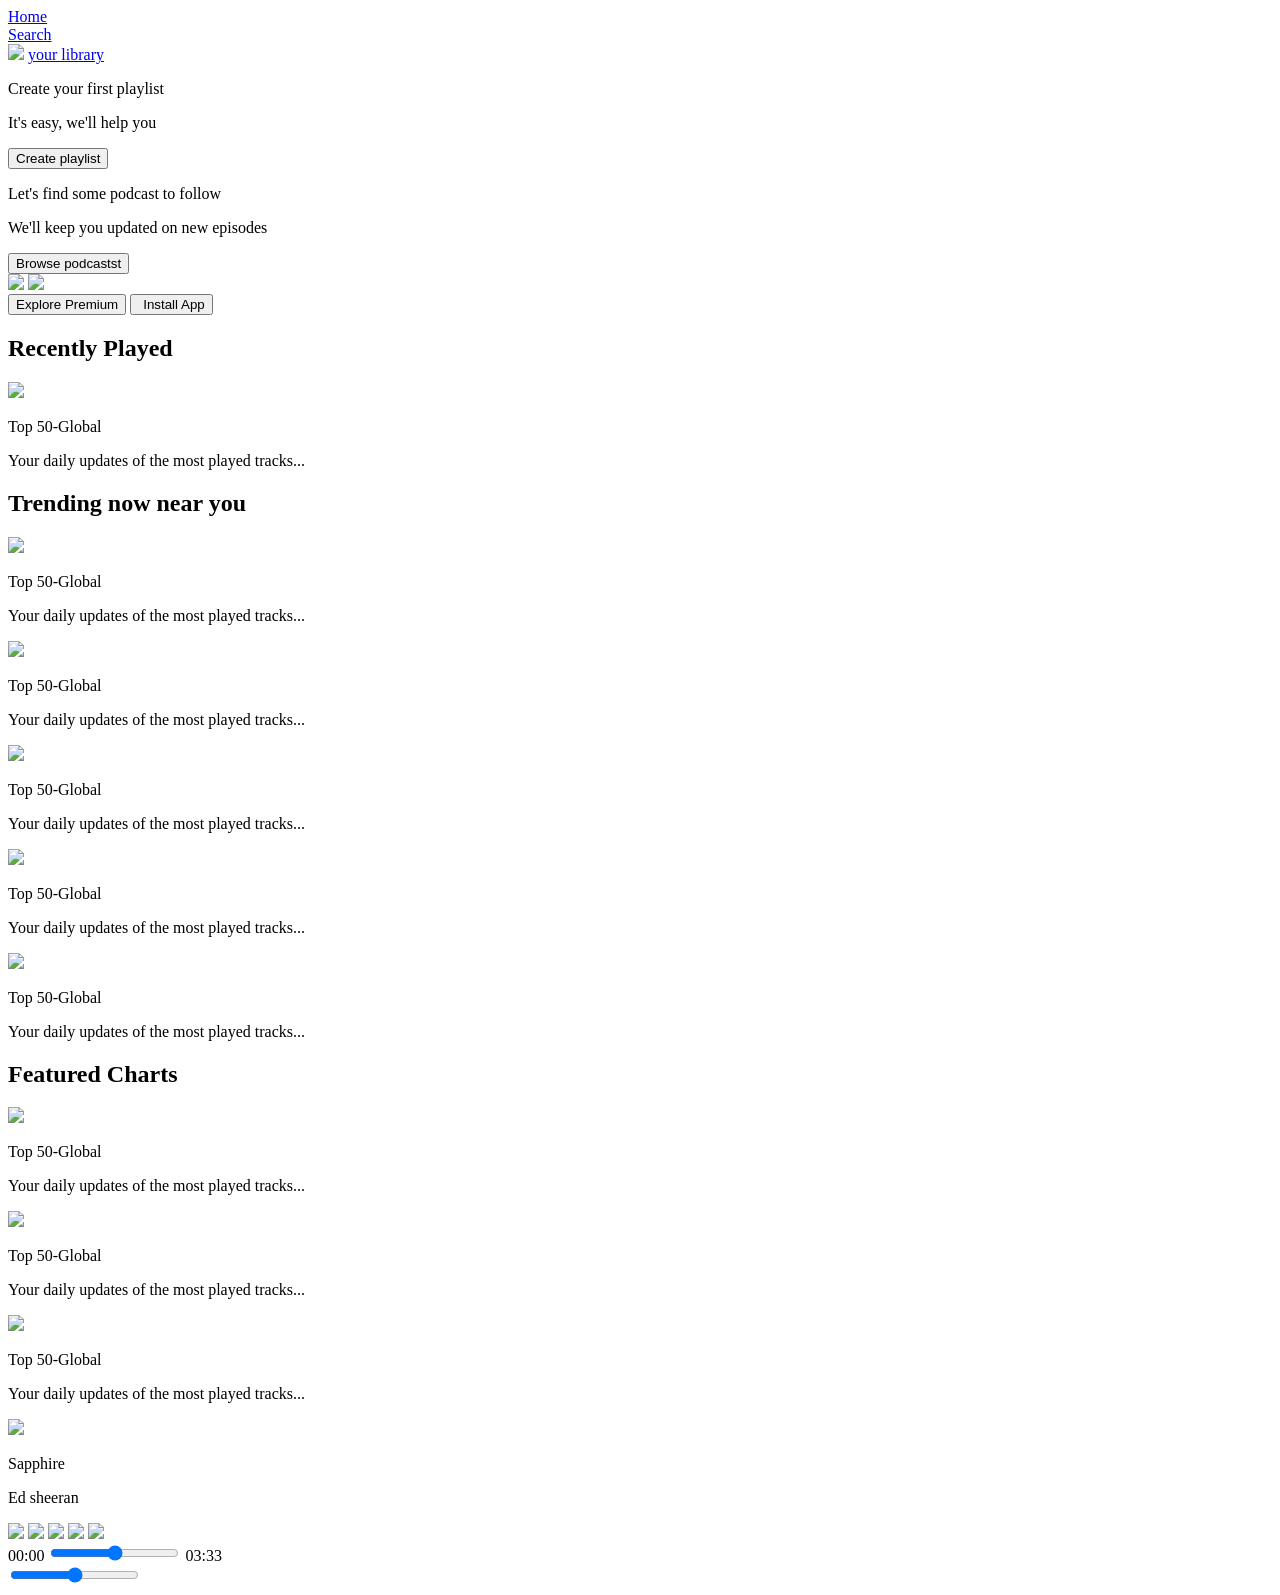
==== index.html @ 01345316 "Rename Spotify_Clone.html to index.html" ====
<!DOCTYPE html>
<html lang="en">
<head>
    <meta charset="UTF-8">
    <meta name="viewport" content="width=device-width, initial-scale=1.0">
    <link rel="stylesheet" href="https://cdnjs.cloudflare.com/ajax/libs/font-awesome/7.0.0/css/all.min.css" integrity="sha512-DxV+EoADOkOygM4IR9yXP8Sb2qwgidEmeqAEmDKIOfPRQZOWbXCzLC6vjbZyy0vPisbH2SyW27+ddLVCN+OMzQ==" crossorigin="anonymous" referrerpolicy="no-referrer" />
    <title>Spotify - Web Player: Music for everyone</title>
    <link rel="icon" href="./logo.png"/>
    <link rel="preconnect" href="https://fonts.googleapis.com"/>
    <link rel="preconnect" href="https://fonts.gstatic.com" crossorigin/>
    <link href="https://fonts.googleapis.com/css2?family=Montserrat:ital,wght@0,100..900;1,100..900&family=Mozilla+Headline:wght@200..700&display=swap" rel="stylesheet"/>
    <link rel="stylesheet" href="project1.css"/>
</head>
<body>
    <div class="main">
        <div class="sidebar">
            <div class="nav">
                <div class="nav-option" style="opacity:1">
                 <i class="fa-solid fa-house"></i>
                    <a href="#">Home</a>
                </div>
                <div class="nav-option">
                <i class="fa-solid fa-magnifying-glass"></i>
                    <a href="#">Search</a>
                </div>
            </div>
            <div class="library">
                <div class="options">
                    <div class="lib-option nav-option">
                    <img src="library_icon.png"/>
                    <a href="#">your library</a>
                    </div>
                    <div class="icons">
                        <i class="fa-solid fa-plus"></i>
                        <i class="fa-solid fa-arrow-right"></i>
                    </div>
                </div>
                <div class="lib-box">
                    <div class="box">
                        <p class="box-p1">Create your first playlist</p>
                        <p class="box-p2">It's easy, we'll help you</p>
                        <button class="badge">Create playlist</button>
                    </div>
                      <div class="box">
                        <p class="box-p1">Let's find some podcast to follow</p>
                        <p class="box-p2">We'll keep you updated on new episodes</p>
                        <button class="badge">Browse podcastst</button>
                    </div>
                </div>
            </div>
        </div>
    <div class="main-content">
            <div class="sticky-nav">
                <div class="sticky-nav-icons">
                    <img src="backward_icon.png" class="hide"/>
                    <img src="forward_icon.png"/>
                </div>
                <div class="sticky-nav-options">
                <button class="badge nav-items hide">Explore Premium</button>
                <button class="badge nav-items dark-badge"><i class="fa-regular fa-circle-down" style="margin-right:5px"></i>Install App</button>
                <i class="fa-solid fa-user"></i>
                </div>
            </div>

                <h2>Recently Played</h2>
                <div class="cards-container">
                    <div class="card">
                        <img src="card1img.jpeg" class="card-img"/>
                        <p class="card-title">Top 50-Global</p>
                        <p class="card-info">Your daily updates of the most played tracks...</p>
                    </div>
                </div>
                <h2>Trending now near you</h2>
                <div class="cards-container">
                    <div class="card">
                        <img src="card2img.jpeg" class="card-img"/>
                        <p class="card-title">Top 50-Global</p>
                        <p class="card-info">Your daily updates of the most played tracks...</p>
                    </div>
                     <div class="card">
                        <img src="card3img.jpeg" class="card-img"/>
                        <p class="card-title">Top 50-Global</p>
                        <p class="card-info">Your daily updates of the most played tracks...</p>
                    </div>
                     <div class="card">
                        <img src="card4img.jpeg" class="card-img"/>
                        <p class="card-title">Top 50-Global</p>
                        <p class="card-info">Your daily updates of the most played tracks...</p>
                    </div>
                    <div class="card">
                        <img src="card3img.jpeg" class="card-img"/>
                        <p class="card-title">Top 50-Global</p>
                        <p class="card-info">Your daily updates of the most played tracks...</p>
                    </div>
                    <div class="card">
                        <img src="card2img.jpeg" class="card-img"/>
                        <p class="card-title">Top 50-Global</p>
                        <p class="card-info">Your daily updates of the most played tracks...</p>
                    </div>
                </div>
                <h2>Featured Charts</h2>
                <div class="cards-container">
                    <div class="card">
                        <img src="card5img.jpeg" class="card-img"/>
                        <p class="card-title">Top 50-Global</p>
                        <p class="card-info">Your daily updates of the most played tracks...</p>
                    </div>
                     <div class="card">
                        <img src="card6img.jpeg" class="card-img"/>
                        <p class="card-title">Top 50-Global</p>
                        <p class="card-info">Your daily updates of the most played tracks...</p>
                    </div>
                     <div class="card">
                        <img src="card1img.jpeg" class="card-img"/>
                        <p class="card-title">Top 50-Global</p>
                        <p class="card-info">Your daily updates of the most played tracks...</p>
                    </div>
                </div>
                <div class="footer">
                    <div class="line"></div>
                </div>
            </div>
        <div class="music-player">
            <div class="album">
                <div class="bottom1">
                    <img src="card1img.jpeg">
                    <div class="song">
                        <p>Sapphire</p>
                        <p class="Ed">Ed sheeran</p>
                    </div>
            
                    <div>
                    <i class="fa-regular fa-heart"></i>
                    <i class="fa-solid fa-circle-plus"></i>  
                </div>
            </div>
            </div>
            <div class="player">
                <div class="player-controls">
                    <img src="player_icon1.png" class="player-control-icon">
                    <img src="player_icon2.png" class="player-control-icon">
                    <img src="player_icon3.png" class="player-control-icon" style="opacity:1;height:2rem">
                    <img src="player_icon4.png" class="player-control-icon">
                    <img src="player_icon5.png" class="player-control-icon">
                </div>
                <div class="playback-bar">
                    <span class="curr-time">00:00</span>
                    <input type="range" min="0" max="100" class="progress-bar" step="1">
                     <span class="tot-time">03:33</span>
                </div>
            </div>
            <div class="controls">
                <i class="fa-solid fa-play"></i>
               <i class="fa-solid fa-headphones"></i>
               <i class="fa-solid fa-house-laptop"></i>
               <i class="fa-solid fa-volume-high"></i>
               <input type="range"/>
               <i class="fa-solid fa-expand"></i>
            </div>
        </div>
    </div>    
</body>   
</html>
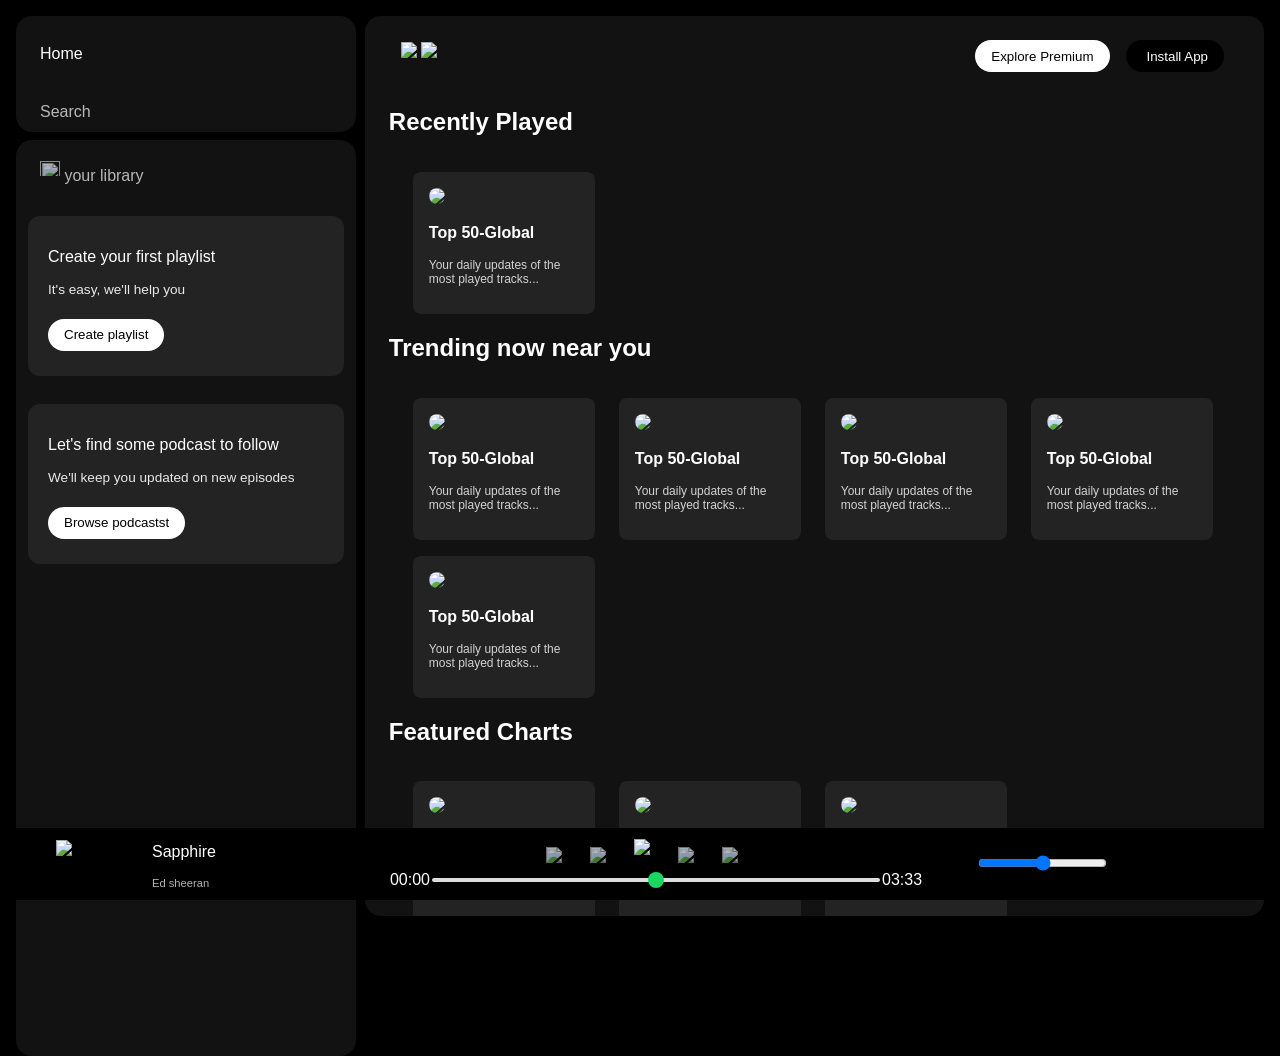
==== commit 50b0dd41: "Change stylesheet link in index.html Updated stylesheet link from 'project1.css' to 'Spotify_Clone.c" ====
--- a/index.html
+++ b/index.html
@@ -9,7 +9,7 @@
     <link rel="preconnect" href="https://fonts.googleapis.com"/>
     <link rel="preconnect" href="https://fonts.gstatic.com" crossorigin/>
     <link href="https://fonts.googleapis.com/css2?family=Montserrat:ital,wght@0,100..900;1,100..900&family=Mozilla+Headline:wght@200..700&display=swap" rel="stylesheet"/>
-    <link rel="stylesheet" href="project1.css"/>
+    <link rel="stylesheet" href="Spotify_Clone.css"/>
 </head>
 <body>
     <div class="main">
--- a/Spotify_Clone.css
+++ b/Spotify_Clone.css
@@ -0,0 +1,243 @@
+
+body {
+  font-family: "Montserrat", sans-serif;
+  font-optical-sizing: auto;
+  font-weight:500px;
+  font-style: normal;
+  background-color: #000;
+  color:#fff;
+  overflow:hidden;
+}
+.main{
+  display:flex;
+  height:100vh;
+  padding: 0.5rem;
+}
+.sidebar{
+  background-color: black;  
+  width:340px;
+  border-radius:1rem;/*16px*/
+  margin-right:0.55rem;
+}
+.main-content{
+  background-color:#121212;
+  flex:1;
+  overflow:auto;
+  border-radius:1rem;
+  padding:0 1.5rem 0 1.5rem;
+  /* margin-bottom: 5rem; */
+}
+.music-player{
+  background-color: black;
+  position:fixed;
+  bottom:0px;
+  width:100%;
+  height:72px;
+}
+a{
+  text-decoration:none;
+  color:white;
+}
+.nav{
+  background-color: #121212;
+  border-radius:1rem;
+  display:flex;
+  flex-direction:column;
+  height:100px;
+  padding:0.5rem 0.75rem;
+}
+.nav-option{
+  line-height:2.5rem;
+  opacity:0.7;
+  padding:0.5rem 0.75rem;
+}
+.nav-option:hover{
+  opacity:1;
+}
+.nav-option i{
+  font-size:1.25rem;
+}
+.nav-option a{
+  font-size:1rem;
+}
+.library{
+  background-color: #121212;
+  border-radius: 1rem;
+  height: 100%;
+  margin-top: 0.5em;
+  padding:0.5rem 0.75rem;
+}
+.options{
+  display:flex;
+  justify-content: space-between;
+  align-items: center;
+}
+.lib-option img{
+  height:1.25rem;
+  width:1.25rem;
+}
+.icons{
+  font-size:1.25rem;
+  display:flex;
+}
+.icons i{
+  opacity:0.7;
+  margin-right:1rem;
+}
+.icons i:hover{
+  opacity:1;
+  margin-right:1rem;
+}
+.box{
+  background-color:#232323;
+  height:8rem;
+  border-radius:0.75rem;
+  margin:0.75rem 0 1.75rem 0;
+  padding:1rem 1.25rem;
+}
+.box-p1{
+  font-size:1rem;
+  font-weight:500;
+}
+.box-p2{
+  font-size:0.85rem;
+  opacity:0.9;
+}
+.badge{
+  background-color:#fff;
+  border:none;
+  border-radius:100px;
+  padding:0.25rem 1rem;
+  font-weight:700px;
+  margin-top: 0.5rem;
+  height:2rem;
+  width:fit-content;
+}
+.sticky-nav{
+  position:sticky;
+  top:0;
+  background-color:#121212;
+  display:flex;
+  justify-content:space-between;
+  align-items:center;
+  padding:1rem 0 1rem 0;
+  z-index: 10;
+}
+.sticky-nav-icons{
+  margin-left:0.75rem;
+}
+.sticky-nav-options{
+  display:flex;
+  justify-content: center;
+  align-items: center;
+}
+.sticky-nav-options button{
+  margin-right: 1rem;
+}
+.dark-badge{
+  background-color: #000;
+  color:#fff;
+}
+@media (max-width:1000px){
+  .hide{
+    display:none;
+  }
+}
+.card{
+  background-color: #232323;
+  width:150px;
+  border-radius:0.5rem;
+  padding: 1rem;
+  margin-left:1.5rem;
+  margin-top: 1rem;
+}
+.cards-container{
+  display:flex;
+  flex-wrap: wrap;
+}
+.card-img{
+  width:100%;
+  border-radius:0.5rem;
+}
+.card-title{
+  font-weight: 600;
+}
+.card-info{
+  font-size:0.75rem;
+  opacity:0.8;
+}
+.footer{
+  height:300px;
+  display: flex;
+  align-items: center;
+  justify-content: center;
+}
+.line{
+  width:90%;
+  height:50%;
+  border-top: 1px solid white;
+  opacity:0.4;
+}
+.music-player{
+  display:flex;
+  justify-content: space-between;
+  align-items: center;
+}
+.album{
+  width:25%;
+}
+.player{
+  width:50%;
+}
+.controls{
+  width:25%;
+}
+.player-control-icon{
+  height:1rem;
+  margin-right: 1.75rem;
+  opacity: 0.7;
+}
+.player-control-icon:hover{
+  opacity: 1;
+}
+.player-controls{
+   display:flex;
+  justify-content: center;
+  align-items: center;
+}
+.playback-bar{
+   display:flex;
+  justify-content: center;
+  align-items: center;
+}
+.progress-bar{
+  width:70%;
+  appearance: none;
+  background-color: transparent;
+  cursor:pointer;
+}
+.progress-bar::-webkit-slider-runnable-track{
+  background-color: #ddd;
+  border-radius: 100px;
+  height:0.2rem;
+}
+.progress-bar::-webkit-slider-thumb{
+  appearance: none;
+  height:1rem;
+  width:1rem;
+  background-color: #1bd760;
+  border-radius: 50%;
+  margin-top: -6px;
+}
+.bottom1 img{
+  height: 3rem;
+}
+.bottom1{
+  display: flex;
+  justify-content:space-around;
+  align-items: center;
+}
+.Ed{
+  font-size: 0.7rem;
+  opacity: 0.7;
+}
